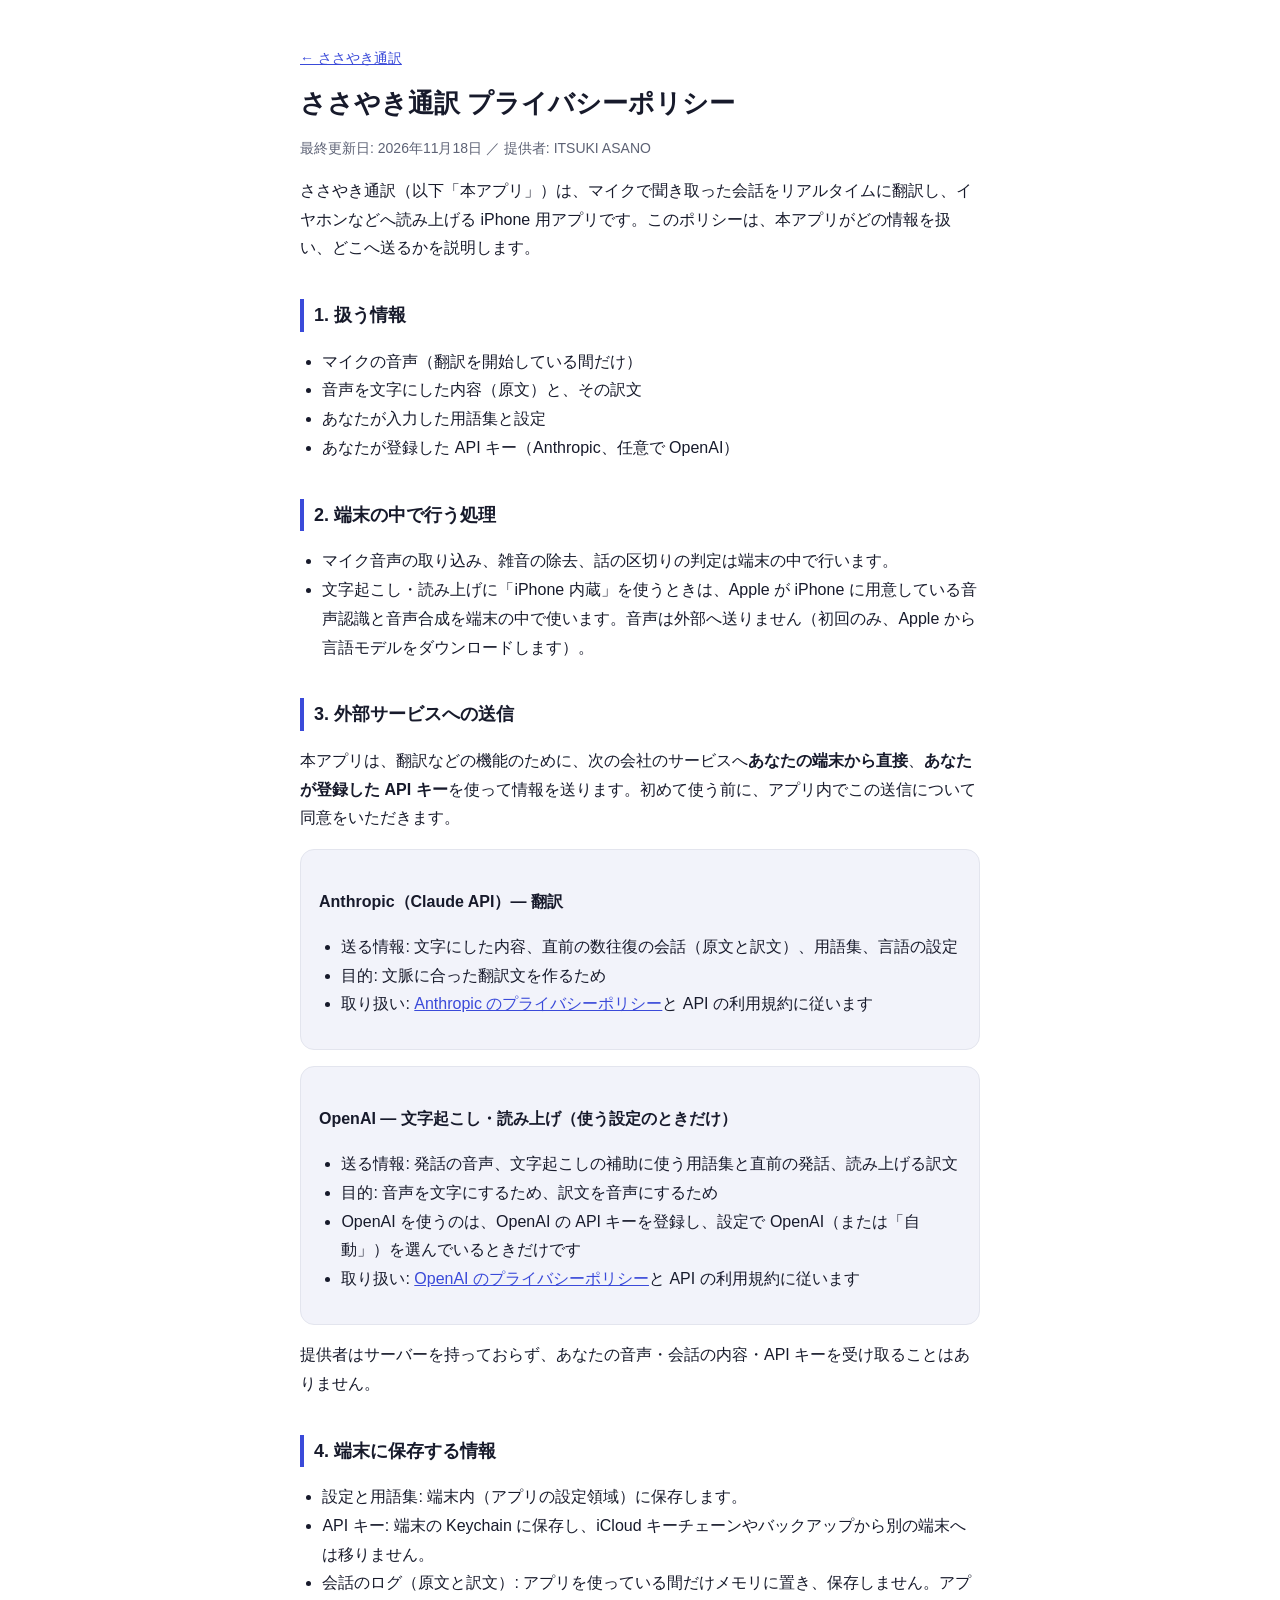
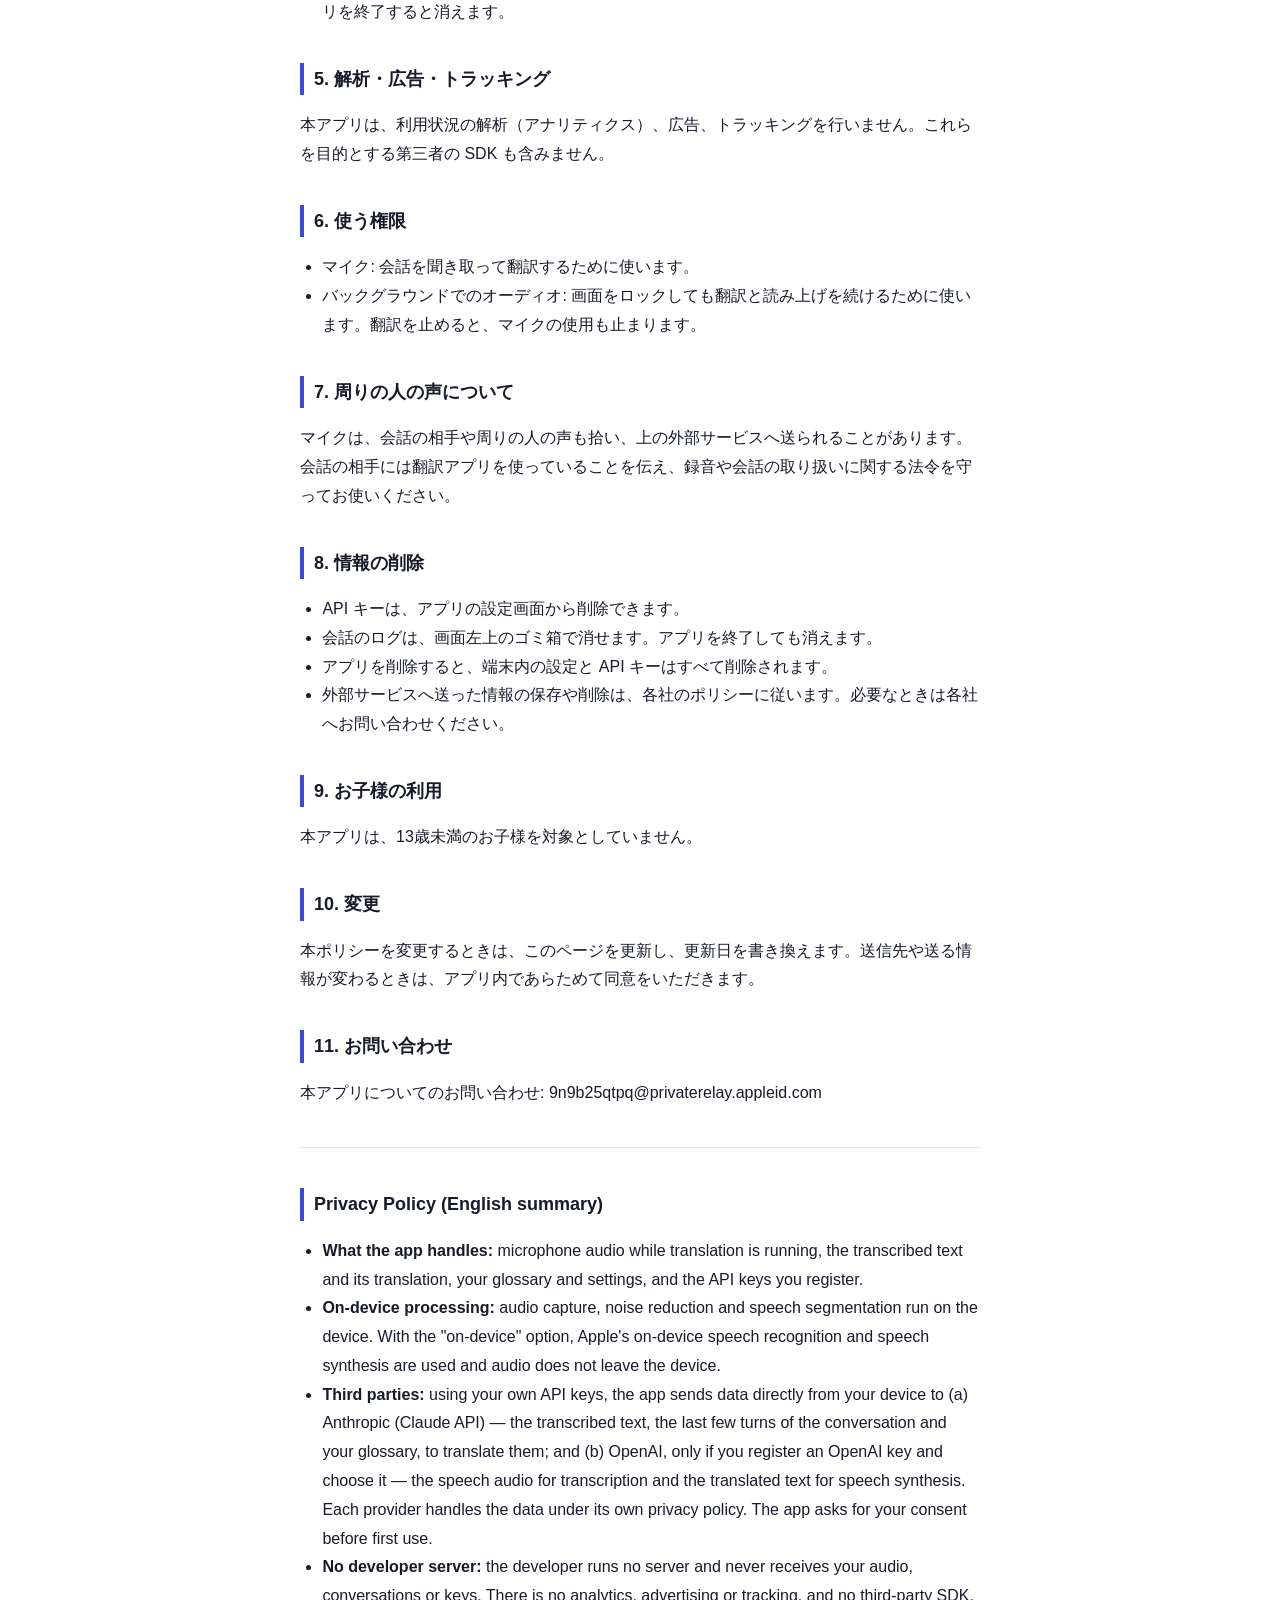
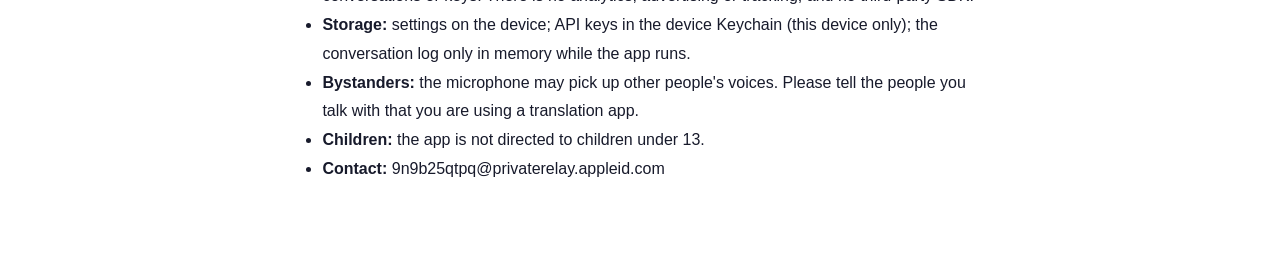
==== privacy.html @ f9d6bd20 "Add Sasayaki Tsuyaku site: privacy policy, terms, support Co-Authored-By: Claude Opus 5.5 <noreply@a" ====
<!doctype html>
<html lang="ja">
<head>
  <meta charset="utf-8">
  <meta name="viewport" content="width=device-width, initial-scale=1">
  <link rel="icon" type="image/png" href="favicon.png">
  <link rel="apple-touch-icon" href="apple-touch-icon.png">
  <link rel="stylesheet" href="style.css">
  <title>ささやき通訳 プライバシーポリシー</title>
</head>
<body>
  <p class="back"><a href="./">← ささやき通訳</a></p>
  <h1>ささやき通訳 プライバシーポリシー</h1>
  <p class="meta">最終更新日: 2026年11月18日 ／ 提供者: ITSUKI ASANO</p>
  <p>ささやき通訳（以下「本アプリ」）は、マイクで聞き取った会話をリアルタイムに翻訳し、イヤホンなどへ読み上げる iPhone 用アプリです。このポリシーは、本アプリがどの情報を扱い、どこへ送るかを説明します。</p>

  <h2>1. 扱う情報</h2>
  <ul>
    <li>マイクの音声（翻訳を開始している間だけ）</li>
    <li>音声を文字にした内容（原文）と、その訳文</li>
    <li>あなたが入力した用語集と設定</li>
    <li>あなたが登録した API キー（Anthropic、任意で OpenAI）</li>
  </ul>

  <h2>2. 端末の中で行う処理</h2>
  <ul>
    <li>マイク音声の取り込み、雑音の除去、話の区切りの判定は端末の中で行います。</li>
    <li>文字起こし・読み上げに「iPhone 内蔵」を使うときは、Apple が iPhone に用意している音声認識と音声合成を端末の中で使います。音声は外部へ送りません（初回のみ、Apple から言語モデルをダウンロードします）。</li>
  </ul>

  <h2>3. 外部サービスへの送信</h2>
  <p>本アプリは、翻訳などの機能のために、次の会社のサービスへ<strong>あなたの端末から直接</strong>、<strong>あなたが登録した API キー</strong>を使って情報を送ります。初めて使う前に、アプリ内でこの送信について同意をいただきます。</p>
  <div class="card">
    <h3>Anthropic（Claude API）— 翻訳</h3>
    <ul>
      <li>送る情報: 文字にした内容、直前の数往復の会話（原文と訳文）、用語集、言語の設定</li>
      <li>目的: 文脈に合った翻訳文を作るため</li>
      <li>取り扱い: <a href="https://www.anthropic.com/legal/privacy">Anthropic のプライバシーポリシー</a>と API の利用規約に従います</li>
    </ul>
  </div>
  <div class="card">
    <h3>OpenAI — 文字起こし・読み上げ（使う設定のときだけ）</h3>
    <ul>
      <li>送る情報: 発話の音声、文字起こしの補助に使う用語集と直前の発話、読み上げる訳文</li>
      <li>目的: 音声を文字にするため、訳文を音声にするため</li>
      <li>OpenAI を使うのは、OpenAI の API キーを登録し、設定で OpenAI（または「自動」）を選んでいるときだけです</li>
      <li>取り扱い: <a href="https://openai.com/policies/privacy-policy/">OpenAI のプライバシーポリシー</a>と API の利用規約に従います</li>
    </ul>
  </div>
  <p>提供者はサーバーを持っておらず、あなたの音声・会話の内容・API キーを受け取ることはありません。</p>

  <h2>4. 端末に保存する情報</h2>
  <ul>
    <li>設定と用語集: 端末内（アプリの設定領域）に保存します。</li>
    <li>API キー: 端末の Keychain に保存し、iCloud キーチェーンやバックアップから別の端末へは移りません。</li>
    <li>会話のログ（原文と訳文）: アプリを使っている間だけメモリに置き、保存しません。アプリを終了すると消えます。</li>
  </ul>

  <h2>5. 解析・広告・トラッキング</h2>
  <p>本アプリは、利用状況の解析（アナリティクス）、広告、トラッキングを行いません。これらを目的とする第三者の SDK も含みません。</p>

  <h2>6. 使う権限</h2>
  <ul>
    <li>マイク: 会話を聞き取って翻訳するために使います。</li>
    <li>バックグラウンドでのオーディオ: 画面をロックしても翻訳と読み上げを続けるために使います。翻訳を止めると、マイクの使用も止まります。</li>
  </ul>

  <h2>7. 周りの人の声について</h2>
  <p>マイクは、会話の相手や周りの人の声も拾い、上の外部サービスへ送られることがあります。会話の相手には翻訳アプリを使っていることを伝え、録音や会話の取り扱いに関する法令を守ってお使いください。</p>

  <h2>8. 情報の削除</h2>
  <ul>
    <li>API キーは、アプリの設定画面から削除できます。</li>
    <li>会話のログは、画面左上のゴミ箱で消せます。アプリを終了しても消えます。</li>
    <li>アプリを削除すると、端末内の設定と API キーはすべて削除されます。</li>
    <li>外部サービスへ送った情報の保存や削除は、各社のポリシーに従います。必要なときは各社へお問い合わせください。</li>
  </ul>

  <h2>9. お子様の利用</h2>
  <p>本アプリは、13歳未満のお子様を対象としていません。</p>

  <h2>10. 変更</h2>
  <p>本ポリシーを変更するときは、このページを更新し、更新日を書き換えます。送信先や送る情報が変わるときは、アプリ内であらためて同意をいただきます。</p>

  <h2>11. お問い合わせ</h2>
  <p>本アプリについてのお問い合わせ: 9n9b25qtpq@privaterelay.appleid.com</p>

  <hr>
  <h2 lang="en">Privacy Policy (English summary)</h2>
  <div lang="en">
    <ul>
      <li><strong>What the app handles:</strong> microphone audio while translation is running, the transcribed text and its translation, your glossary and settings, and the API keys you register.</li>
      <li><strong>On-device processing:</strong> audio capture, noise reduction and speech segmentation run on the device. With the "on-device" option, Apple's on-device speech recognition and speech synthesis are used and audio does not leave the device.</li>
      <li><strong>Third parties:</strong> using your own API keys, the app sends data directly from your device to (a) Anthropic (Claude API) — the transcribed text, the last few turns of the conversation and your glossary, to translate them; and (b) OpenAI, only if you register an OpenAI key and choose it — the speech audio for transcription and the translated text for speech synthesis. Each provider handles the data under its own privacy policy. The app asks for your consent before first use.</li>
      <li><strong>No developer server:</strong> the developer runs no server and never receives your audio, conversations or keys. There is no analytics, advertising or tracking, and no third-party SDK.</li>
      <li><strong>Storage:</strong> settings on the device; API keys in the device Keychain (this device only); the conversation log only in memory while the app runs.</li>
      <li><strong>Bystanders:</strong> the microphone may pick up other people's voices. Please tell the people you talk with that you are using a translation app.</li>
      <li><strong>Children:</strong> the app is not directed to children under 13.</li>
      <li><strong>Contact:</strong> 9n9b25qtpq@privaterelay.appleid.com</li>
    </ul>
  </div>
</body>
</html>
---- style.css ----
:root { --accent: #3a4ad9; --bg: #fff; --text: #171a2b; --muted: #5d6275; --line: #e3e5ee; --soft: #f2f3fa; }
@media (prefers-color-scheme: dark) { :root { --accent: #8ea0ff; --bg: #0f1120; --text: #eef0f8; --muted: #a3a8bd; --line: #262a40; --soft: #181b2e; } }
* { box-sizing: border-box; }
body { max-width: 720px; margin: 0 auto; padding: 32px 20px 64px; font: 16px/1.8 -apple-system, "Hiragino Sans", "Noto Sans JP", sans-serif; color: var(--text); background: var(--bg); }
a { color: var(--accent); }
h1 { font-size: 26px; line-height: 1.4; margin: 0 0 4px; }
h2 { font-size: 18px; margin: 36px 0 8px; padding-left: 10px; border-left: 4px solid var(--accent); }
h3 { font-size: 16px; margin: 24px 0 4px; }
.meta { color: var(--muted); font-size: 14px; }
ul, ol { padding-left: 1.4em; }
.back { font-size: 14px; }
.card { background: var(--soft); border: 1px solid var(--line); border-radius: 14px; padding: 14px 18px; margin: 16px 0; }
.hero { display: flex; gap: 18px; align-items: center; margin: 8px 0 20px; }
.hero img { width: 88px; height: 88px; border-radius: 20px; }
.links a { display: inline-block; margin: 0 16px 8px 0; }
hr { border: 0; border-top: 1px solid var(--line); margin: 40px 0; }
footer { color: var(--muted); font-size: 13px; margin-top: 48px; }
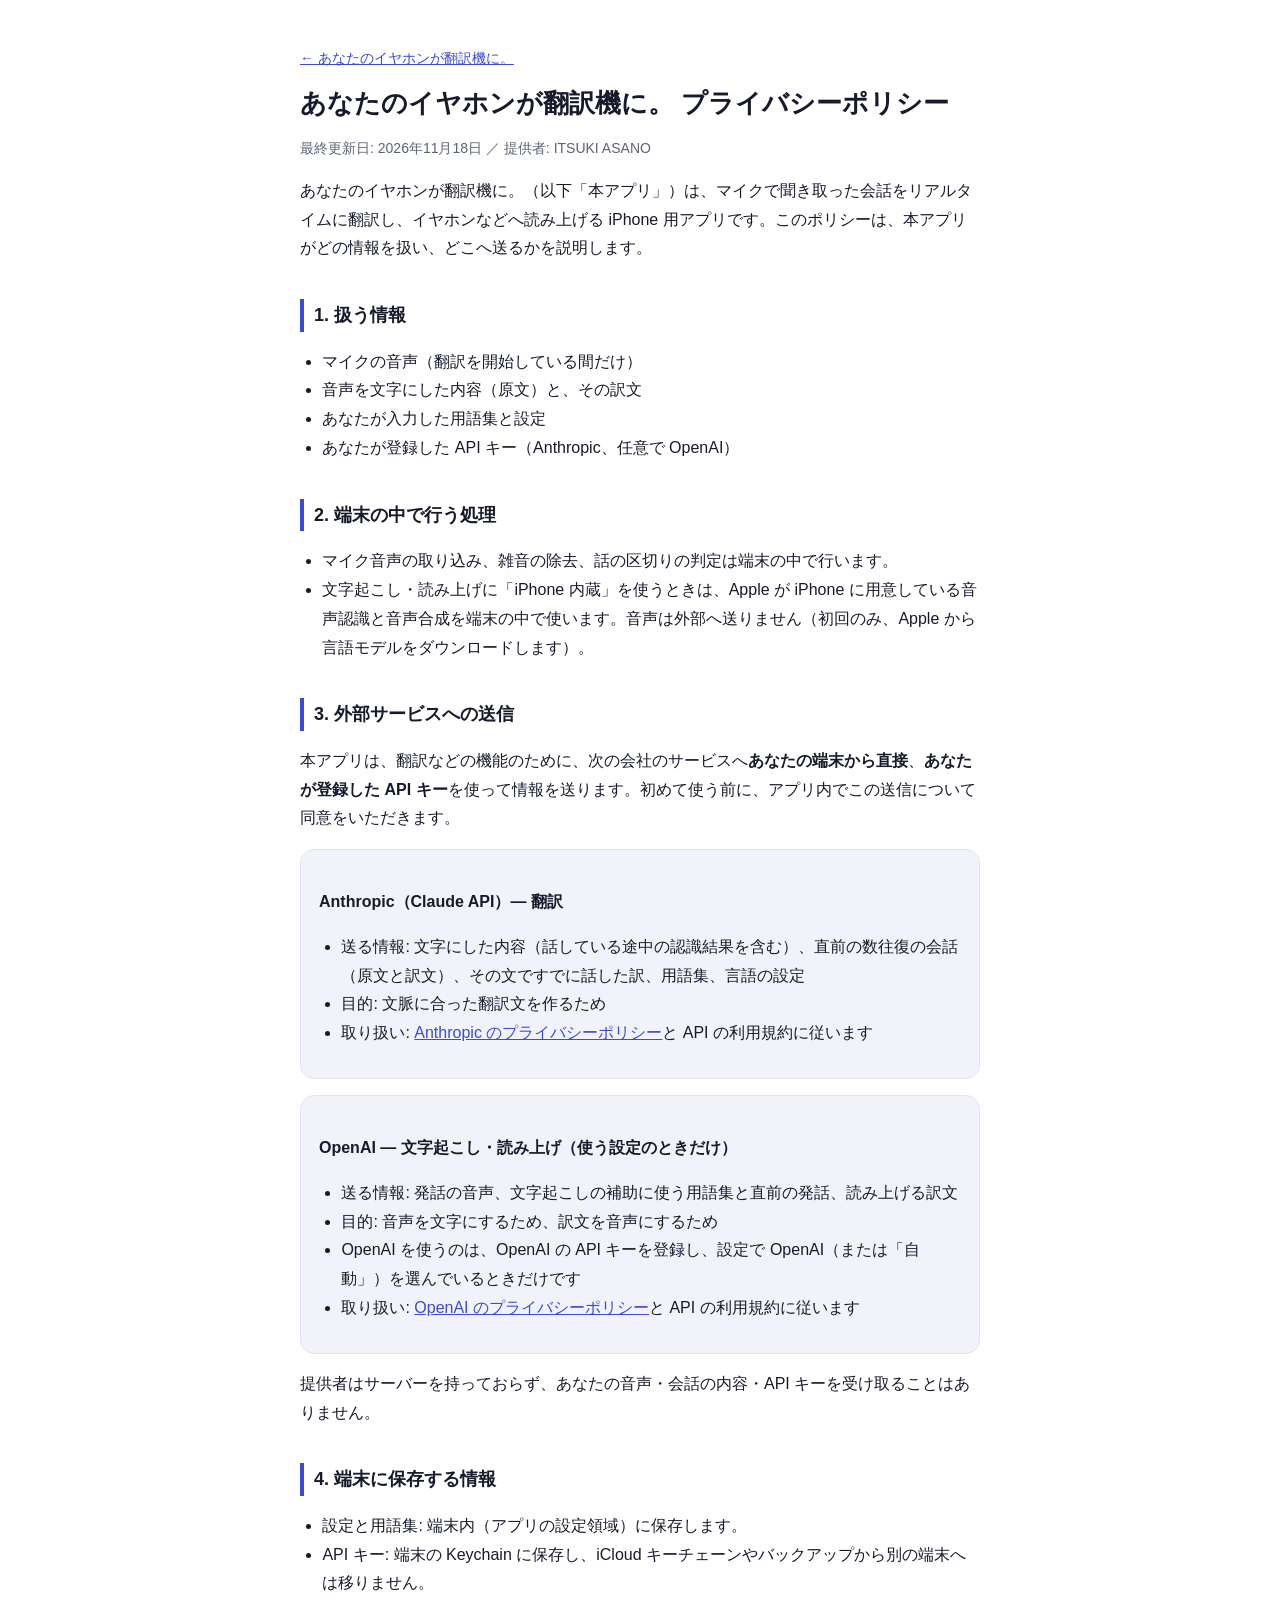
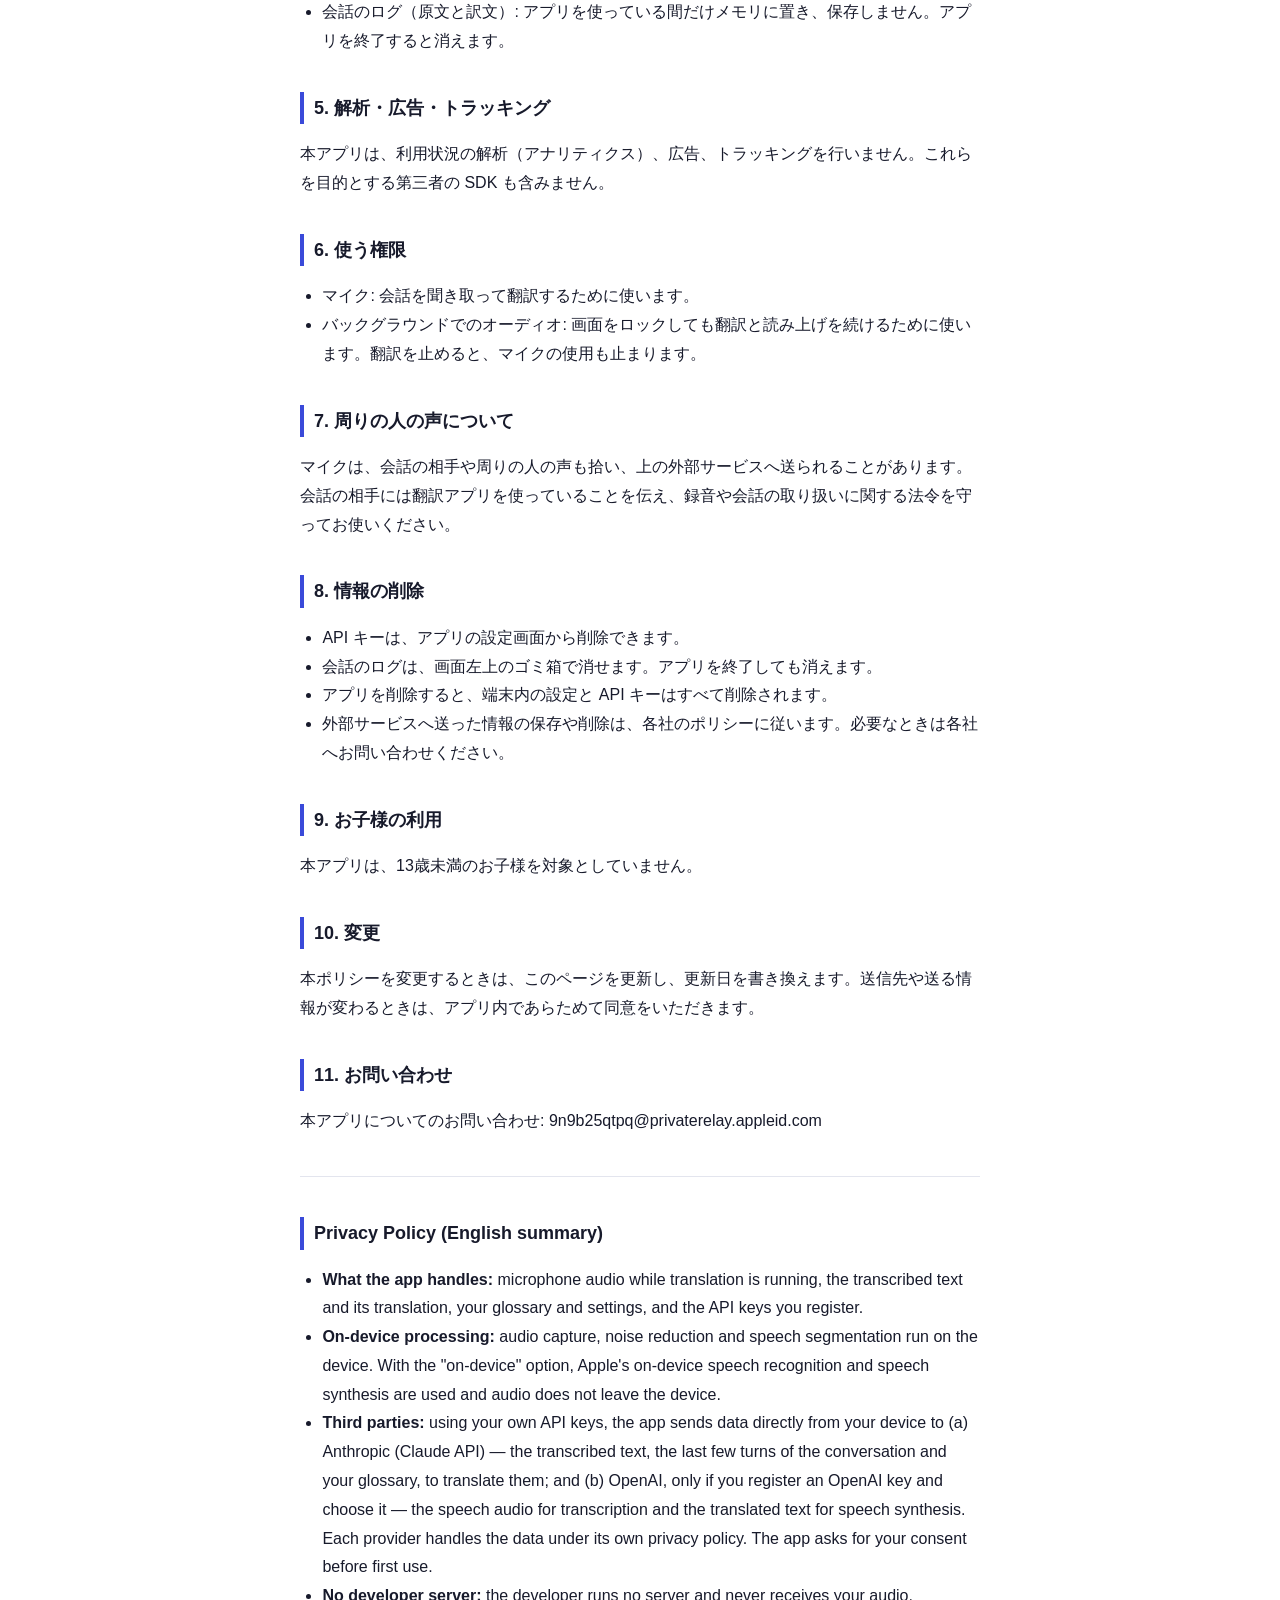
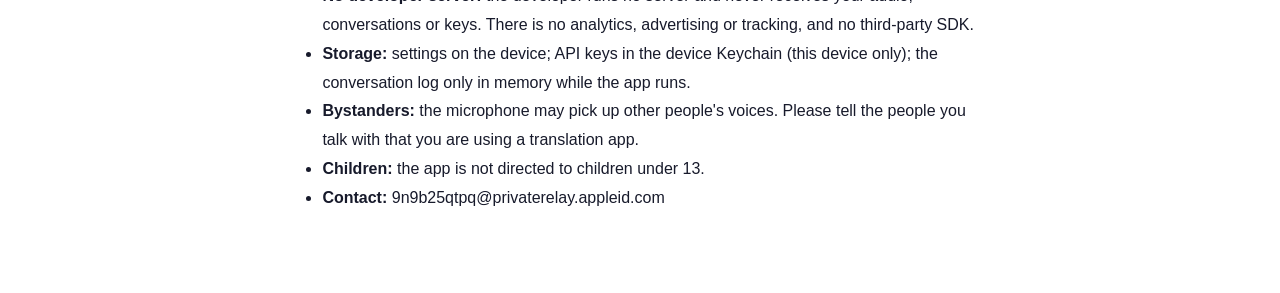
==== commit ae6148c2: "Rename to あなたのイヤホンが翻訳機に。 and describe predictive interpreting Co-Authored-By: Claude Opus 5.5 <norep" ====
--- a/privacy.html
+++ b/privacy.html
@@ -6,13 +6,13 @@
   <link rel="icon" type="image/png" href="favicon.png">
   <link rel="apple-touch-icon" href="apple-touch-icon.png">
   <link rel="stylesheet" href="style.css">
-  <title>ささやき通訳 プライバシーポリシー</title>
+  <title>あなたのイヤホンが翻訳機に。 プライバシーポリシー</title>
 </head>
 <body>
-  <p class="back"><a href="./">← ささやき通訳</a></p>
-  <h1>ささやき通訳 プライバシーポリシー</h1>
+  <p class="back"><a href="./">← あなたのイヤホンが翻訳機に。</a></p>
+  <h1>あなたのイヤホンが翻訳機に。 プライバシーポリシー</h1>
   <p class="meta">最終更新日: 2026年11月18日 ／ 提供者: ITSUKI ASANO</p>
-  <p>ささやき通訳（以下「本アプリ」）は、マイクで聞き取った会話をリアルタイムに翻訳し、イヤホンなどへ読み上げる iPhone 用アプリです。このポリシーは、本アプリがどの情報を扱い、どこへ送るかを説明します。</p>
+  <p>あなたのイヤホンが翻訳機に。（以下「本アプリ」）は、マイクで聞き取った会話をリアルタイムに翻訳し、イヤホンなどへ読み上げる iPhone 用アプリです。このポリシーは、本アプリがどの情報を扱い、どこへ送るかを説明します。</p>
 
   <h2>1. 扱う情報</h2>
   <ul>
@@ -33,7 +33,7 @@
   <div class="card">
     <h3>Anthropic（Claude API）— 翻訳</h3>
     <ul>
-      <li>送る情報: 文字にした内容、直前の数往復の会話（原文と訳文）、用語集、言語の設定</li>
+      <li>送る情報: 文字にした内容（話している途中の認識結果を含む）、直前の数往復の会話（原文と訳文）、その文ですでに話した訳、用語集、言語の設定</li>
       <li>目的: 文脈に合った翻訳文を作るため</li>
       <li>取り扱い: <a href="https://www.anthropic.com/legal/privacy">Anthropic のプライバシーポリシー</a>と API の利用規約に従います</li>
     </ul>
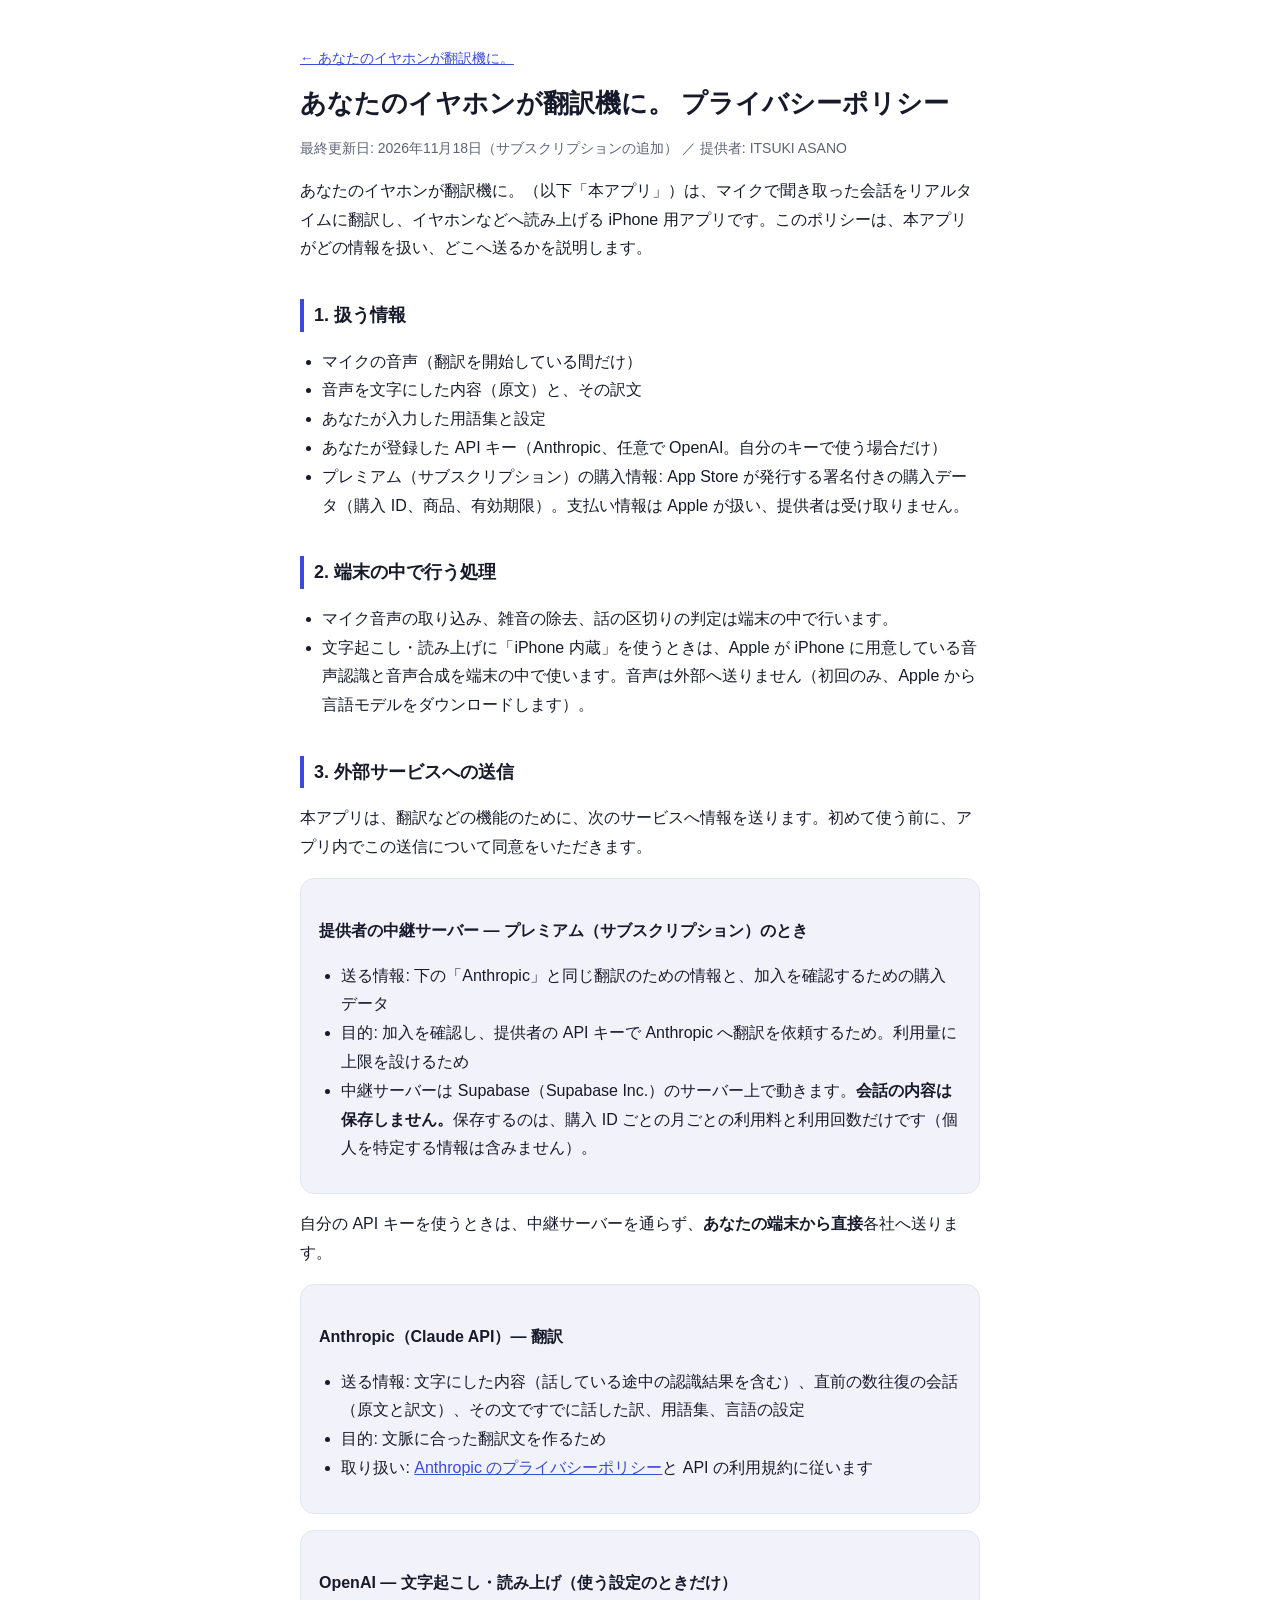
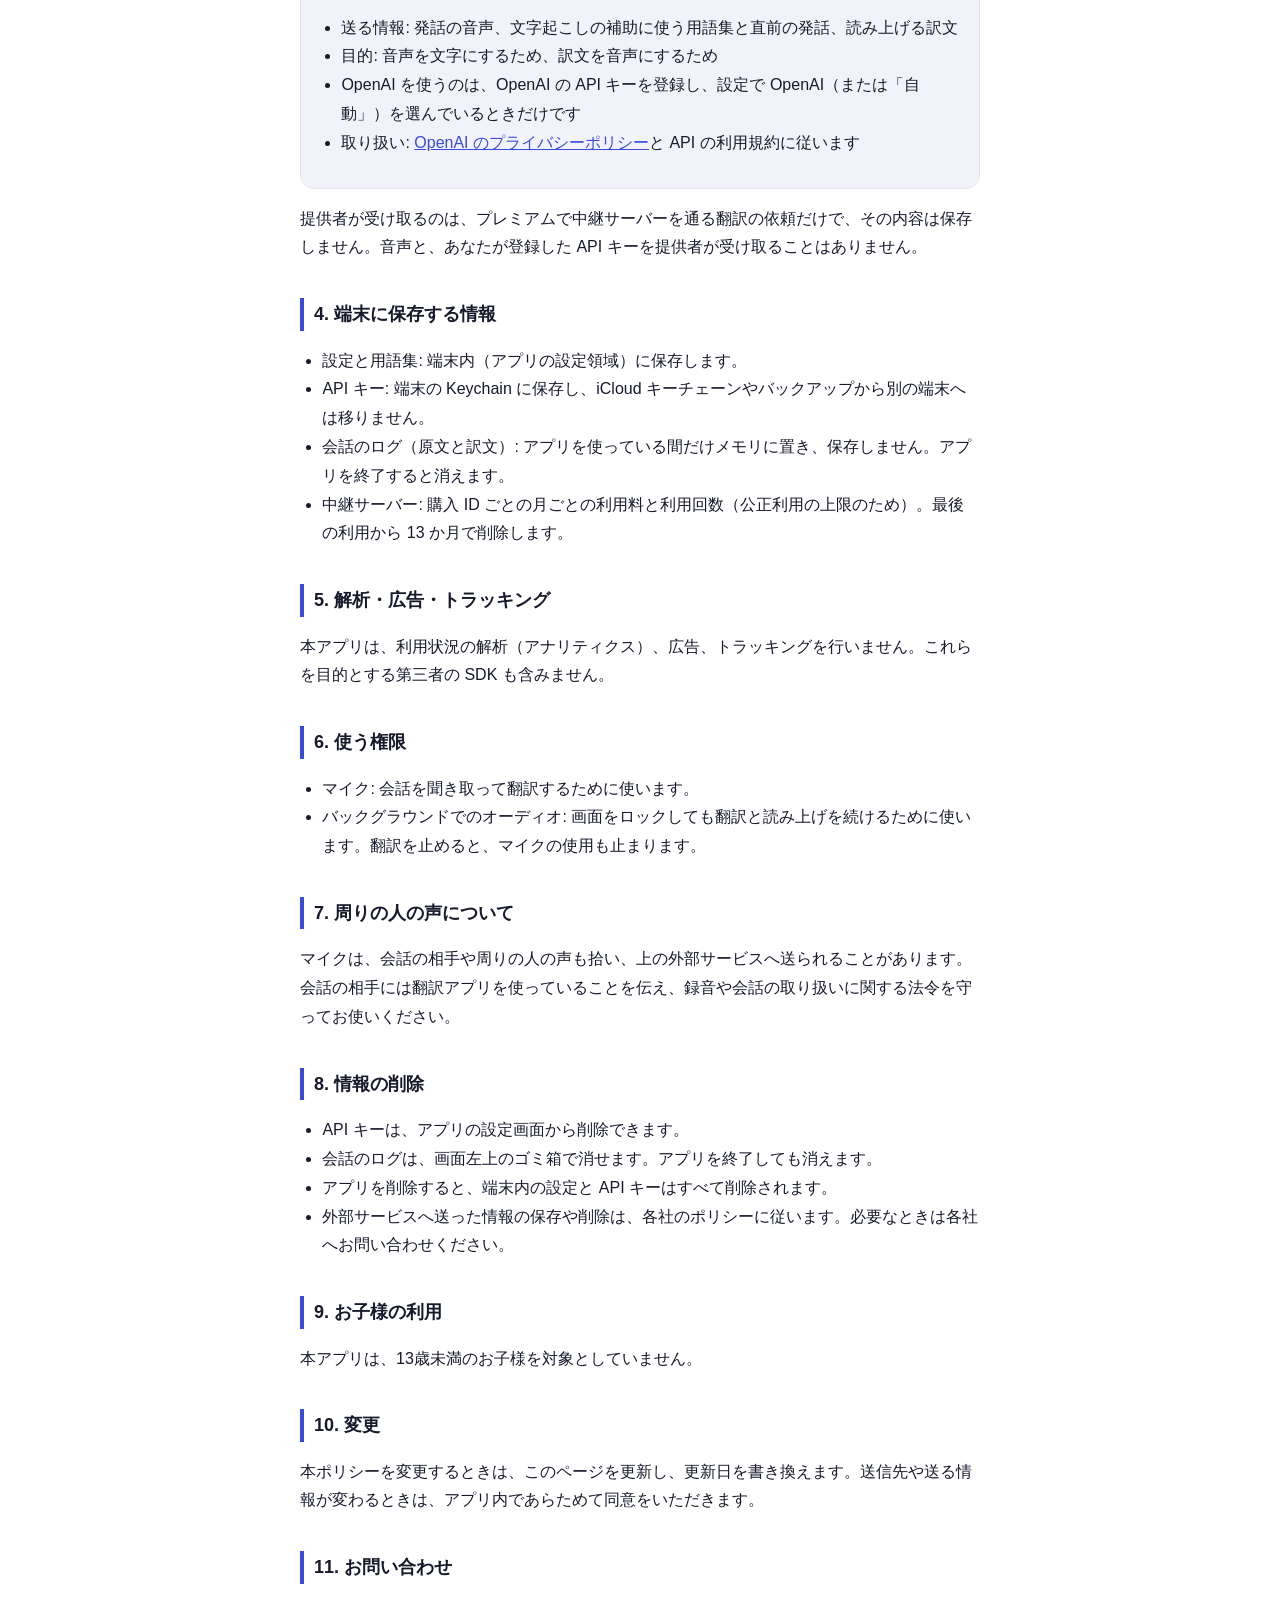
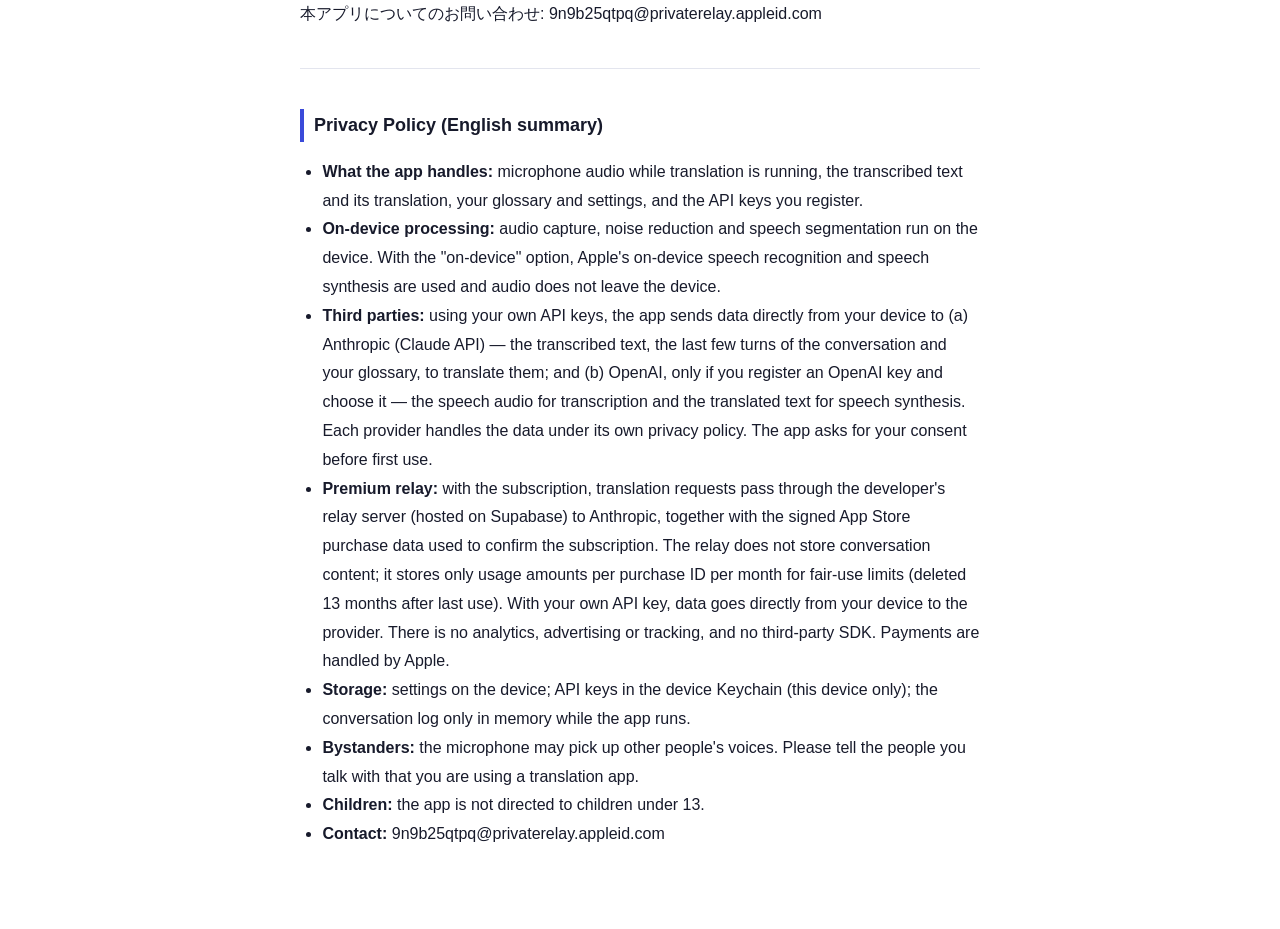
==== commit db4f33d9: "Add subscription terms and relay server to policies; new icon Co-Authored-By: Claude Opus 5.5 <norep" ====
--- a/privacy.html
+++ b/privacy.html
@@ -11,7 +11,7 @@
 <body>
   <p class="back"><a href="./">← あなたのイヤホンが翻訳機に。</a></p>
   <h1>あなたのイヤホンが翻訳機に。 プライバシーポリシー</h1>
-  <p class="meta">最終更新日: 2026年11月18日 ／ 提供者: ITSUKI ASANO</p>
+  <p class="meta">最終更新日: 2026年11月18日（サブスクリプションの追加） ／ 提供者: ITSUKI ASANO</p>
   <p>あなたのイヤホンが翻訳機に。（以下「本アプリ」）は、マイクで聞き取った会話をリアルタイムに翻訳し、イヤホンなどへ読み上げる iPhone 用アプリです。このポリシーは、本アプリがどの情報を扱い、どこへ送るかを説明します。</p>
 
   <h2>1. 扱う情報</h2>
@@ -19,7 +19,8 @@
     <li>マイクの音声（翻訳を開始している間だけ）</li>
     <li>音声を文字にした内容（原文）と、その訳文</li>
     <li>あなたが入力した用語集と設定</li>
-    <li>あなたが登録した API キー（Anthropic、任意で OpenAI）</li>
+    <li>あなたが登録した API キー（Anthropic、任意で OpenAI。自分のキーで使う場合だけ）</li>
+    <li>プレミアム（サブスクリプション）の購入情報: App Store が発行する署名付きの購入データ（購入 ID、商品、有効期限）。支払い情報は Apple が扱い、提供者は受け取りません。</li>
   </ul>
 
   <h2>2. 端末の中で行う処理</h2>
@@ -29,7 +30,16 @@
   </ul>
 
   <h2>3. 外部サービスへの送信</h2>
-  <p>本アプリは、翻訳などの機能のために、次の会社のサービスへ<strong>あなたの端末から直接</strong>、<strong>あなたが登録した API キー</strong>を使って情報を送ります。初めて使う前に、アプリ内でこの送信について同意をいただきます。</p>
+  <p>本アプリは、翻訳などの機能のために、次のサービスへ情報を送ります。初めて使う前に、アプリ内でこの送信について同意をいただきます。</p>
+  <div class="card">
+    <h3>提供者の中継サーバー — プレミアム（サブスクリプション）のとき</h3>
+    <ul>
+      <li>送る情報: 下の「Anthropic」と同じ翻訳のための情報と、加入を確認するための購入データ</li>
+      <li>目的: 加入を確認し、提供者の API キーで Anthropic へ翻訳を依頼するため。利用量に上限を設けるため</li>
+      <li>中継サーバーは Supabase（Supabase Inc.）のサーバー上で動きます。<strong>会話の内容は保存しません。</strong>保存するのは、購入 ID ごとの月ごとの利用料と利用回数だけです（個人を特定する情報は含みません）。</li>
+    </ul>
+  </div>
+  <p>自分の API キーを使うときは、中継サーバーを通らず、<strong>あなたの端末から直接</strong>各社へ送ります。</p>
   <div class="card">
     <h3>Anthropic（Claude API）— 翻訳</h3>
     <ul>
@@ -47,13 +57,14 @@
       <li>取り扱い: <a href="https://openai.com/policies/privacy-policy/">OpenAI のプライバシーポリシー</a>と API の利用規約に従います</li>
     </ul>
   </div>
-  <p>提供者はサーバーを持っておらず、あなたの音声・会話の内容・API キーを受け取ることはありません。</p>
+  <p>提供者が受け取るのは、プレミアムで中継サーバーを通る翻訳の依頼だけで、その内容は保存しません。音声と、あなたが登録した API キーを提供者が受け取ることはありません。</p>
 
   <h2>4. 端末に保存する情報</h2>
   <ul>
     <li>設定と用語集: 端末内（アプリの設定領域）に保存します。</li>
     <li>API キー: 端末の Keychain に保存し、iCloud キーチェーンやバックアップから別の端末へは移りません。</li>
     <li>会話のログ（原文と訳文）: アプリを使っている間だけメモリに置き、保存しません。アプリを終了すると消えます。</li>
+    <li>中継サーバー: 購入 ID ごとの月ごとの利用料と利用回数（公正利用の上限のため）。最後の利用から 13 か月で削除します。</li>
   </ul>
 
   <h2>5. 解析・広告・トラッキング</h2>
@@ -92,7 +103,7 @@
       <li><strong>What the app handles:</strong> microphone audio while translation is running, the transcribed text and its translation, your glossary and settings, and the API keys you register.</li>
       <li><strong>On-device processing:</strong> audio capture, noise reduction and speech segmentation run on the device. With the "on-device" option, Apple's on-device speech recognition and speech synthesis are used and audio does not leave the device.</li>
       <li><strong>Third parties:</strong> using your own API keys, the app sends data directly from your device to (a) Anthropic (Claude API) — the transcribed text, the last few turns of the conversation and your glossary, to translate them; and (b) OpenAI, only if you register an OpenAI key and choose it — the speech audio for transcription and the translated text for speech synthesis. Each provider handles the data under its own privacy policy. The app asks for your consent before first use.</li>
-      <li><strong>No developer server:</strong> the developer runs no server and never receives your audio, conversations or keys. There is no analytics, advertising or tracking, and no third-party SDK.</li>
+      <li><strong>Premium relay:</strong> with the subscription, translation requests pass through the developer's relay server (hosted on Supabase) to Anthropic, together with the signed App Store purchase data used to confirm the subscription. The relay does not store conversation content; it stores only usage amounts per purchase ID per month for fair-use limits (deleted 13 months after last use). With your own API key, data goes directly from your device to the provider. There is no analytics, advertising or tracking, and no third-party SDK. Payments are handled by Apple.</li>
       <li><strong>Storage:</strong> settings on the device; API keys in the device Keychain (this device only); the conversation log only in memory while the app runs.</li>
       <li><strong>Bystanders:</strong> the microphone may pick up other people's voices. Please tell the people you talk with that you are using a translation app.</li>
       <li><strong>Children:</strong> the app is not directed to children under 13.</li>
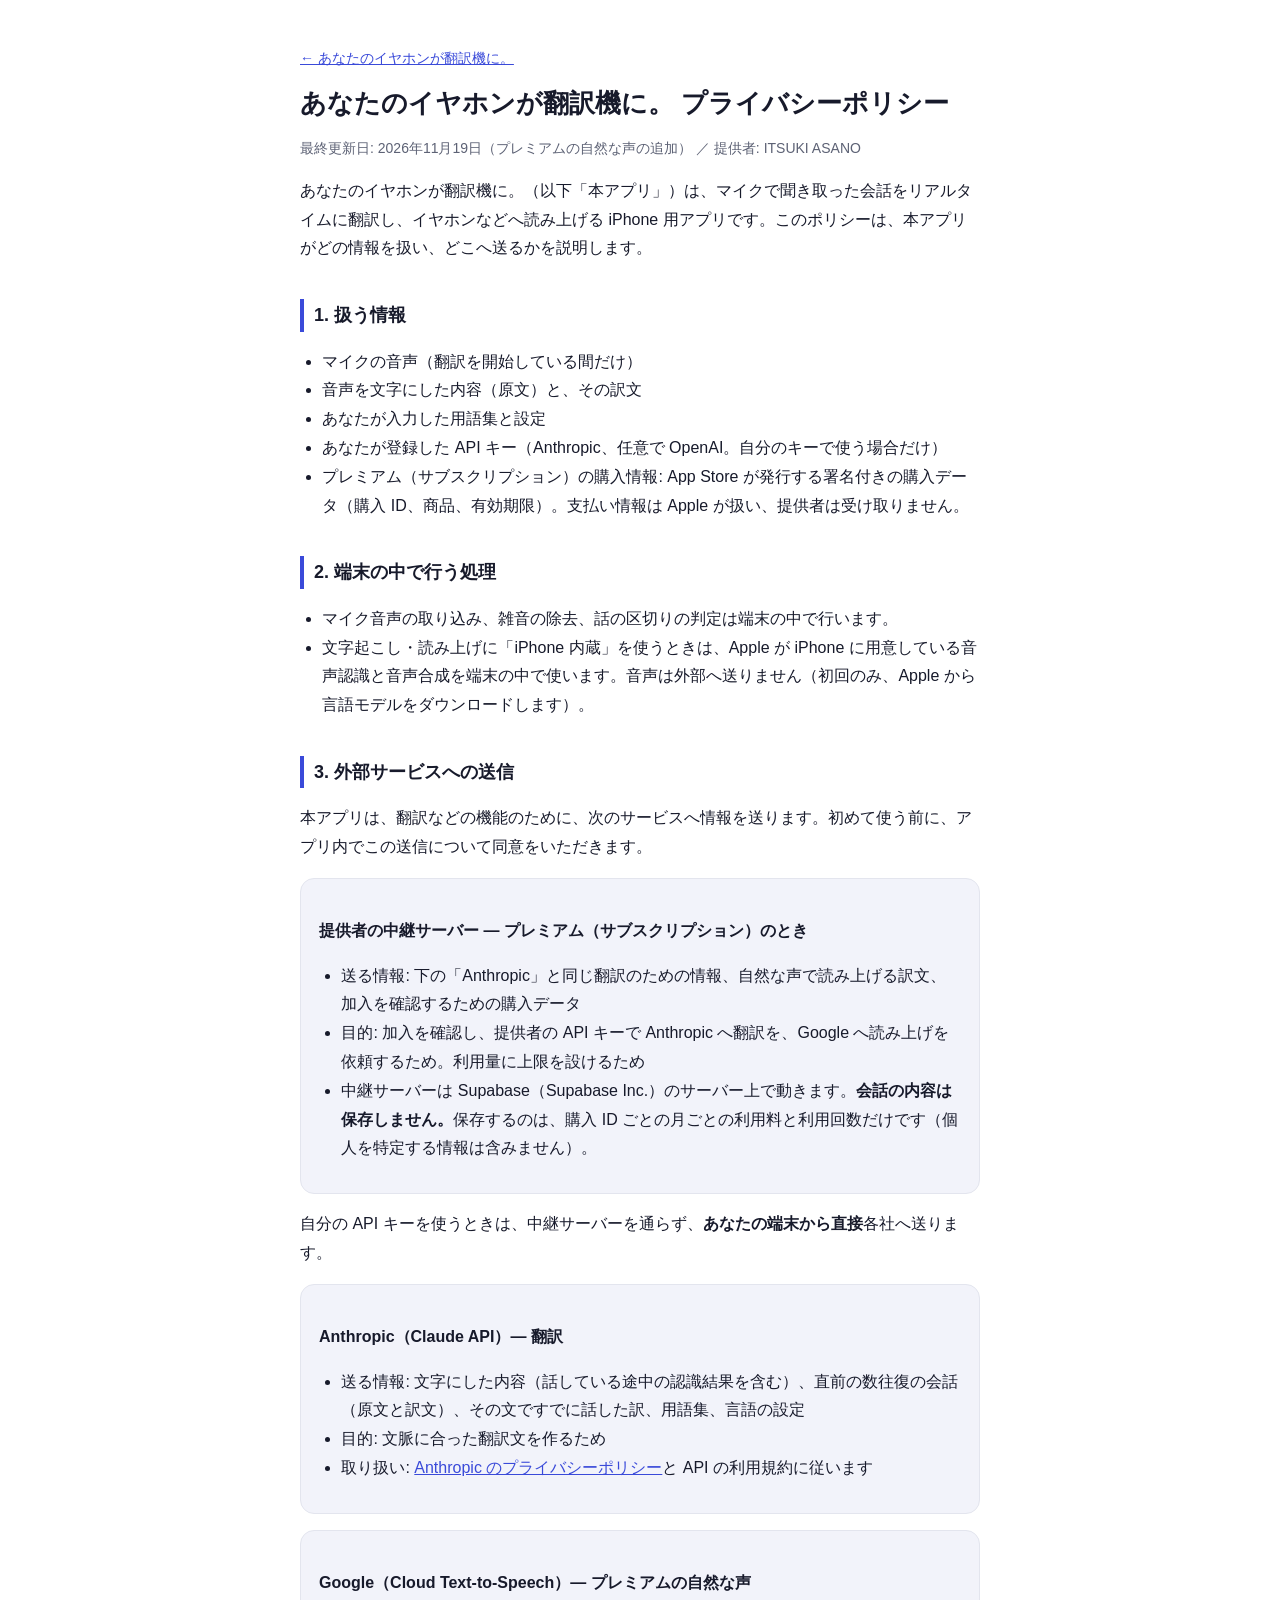
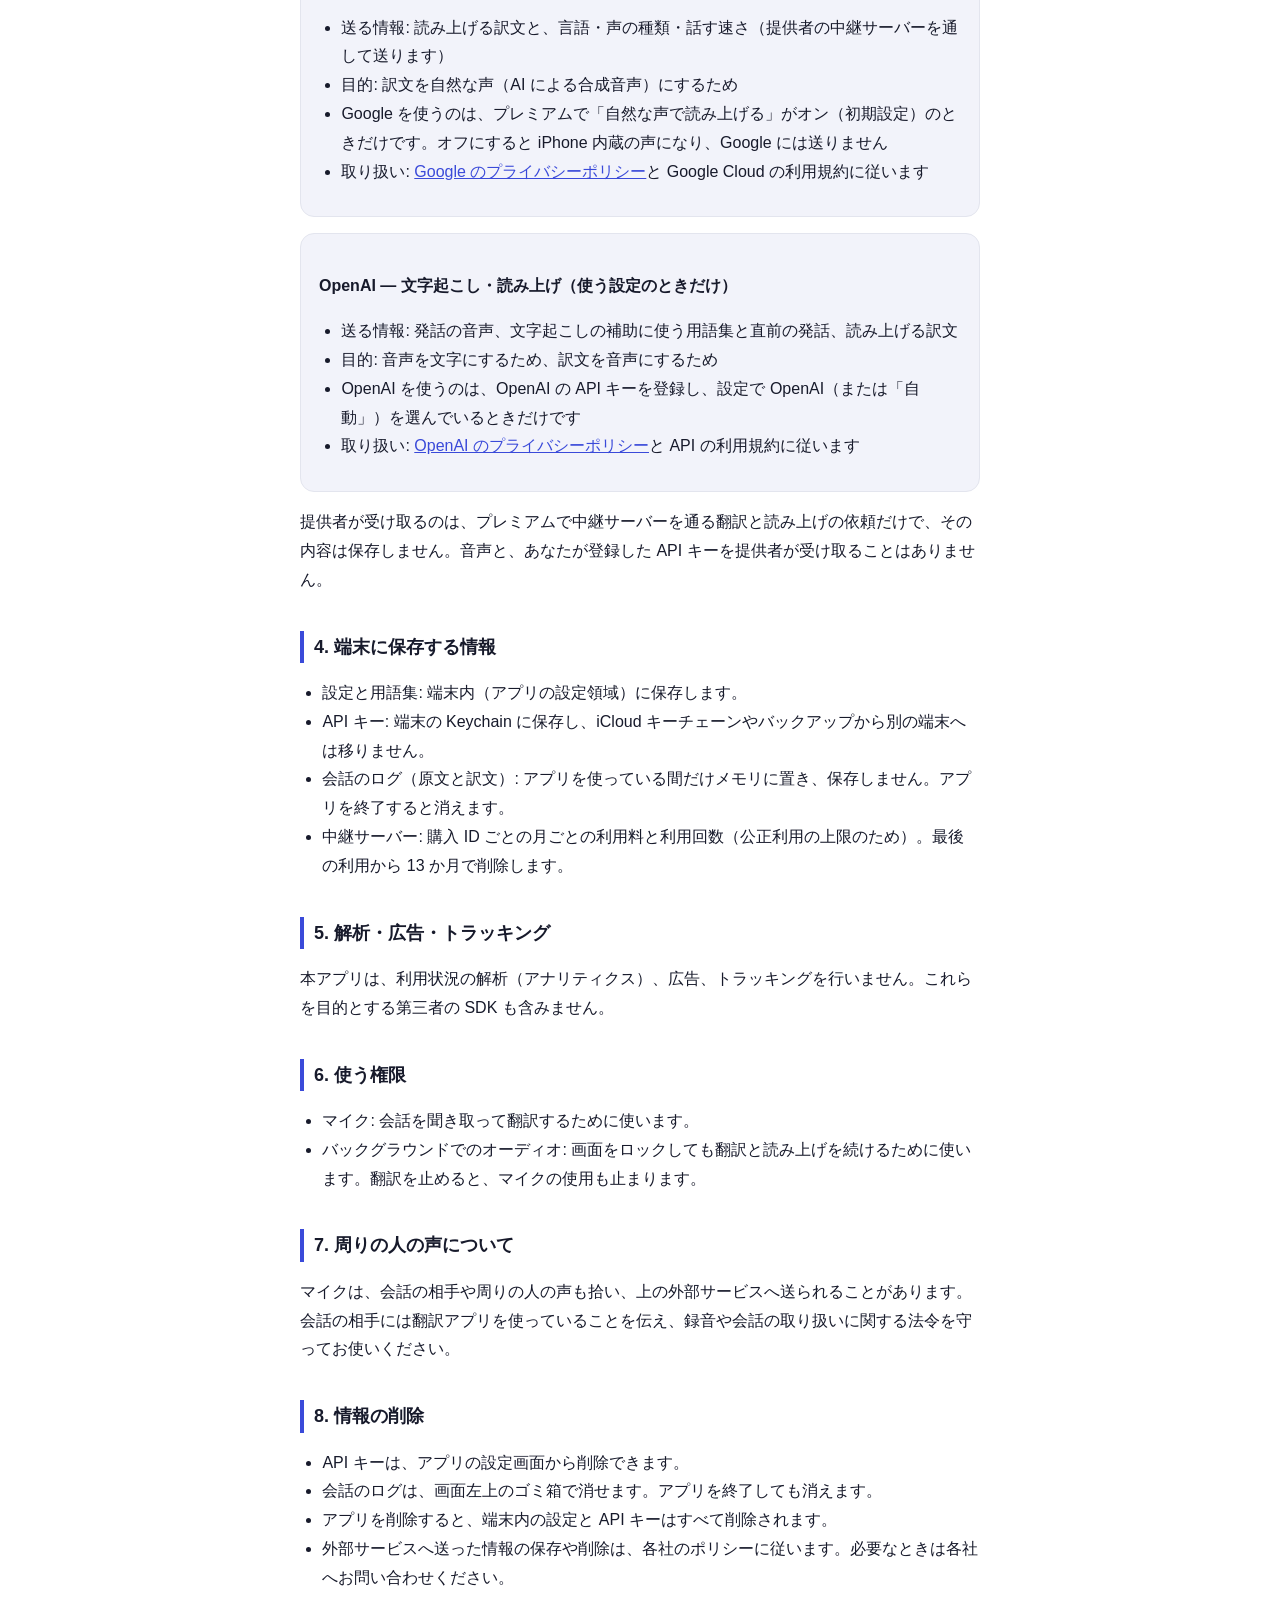
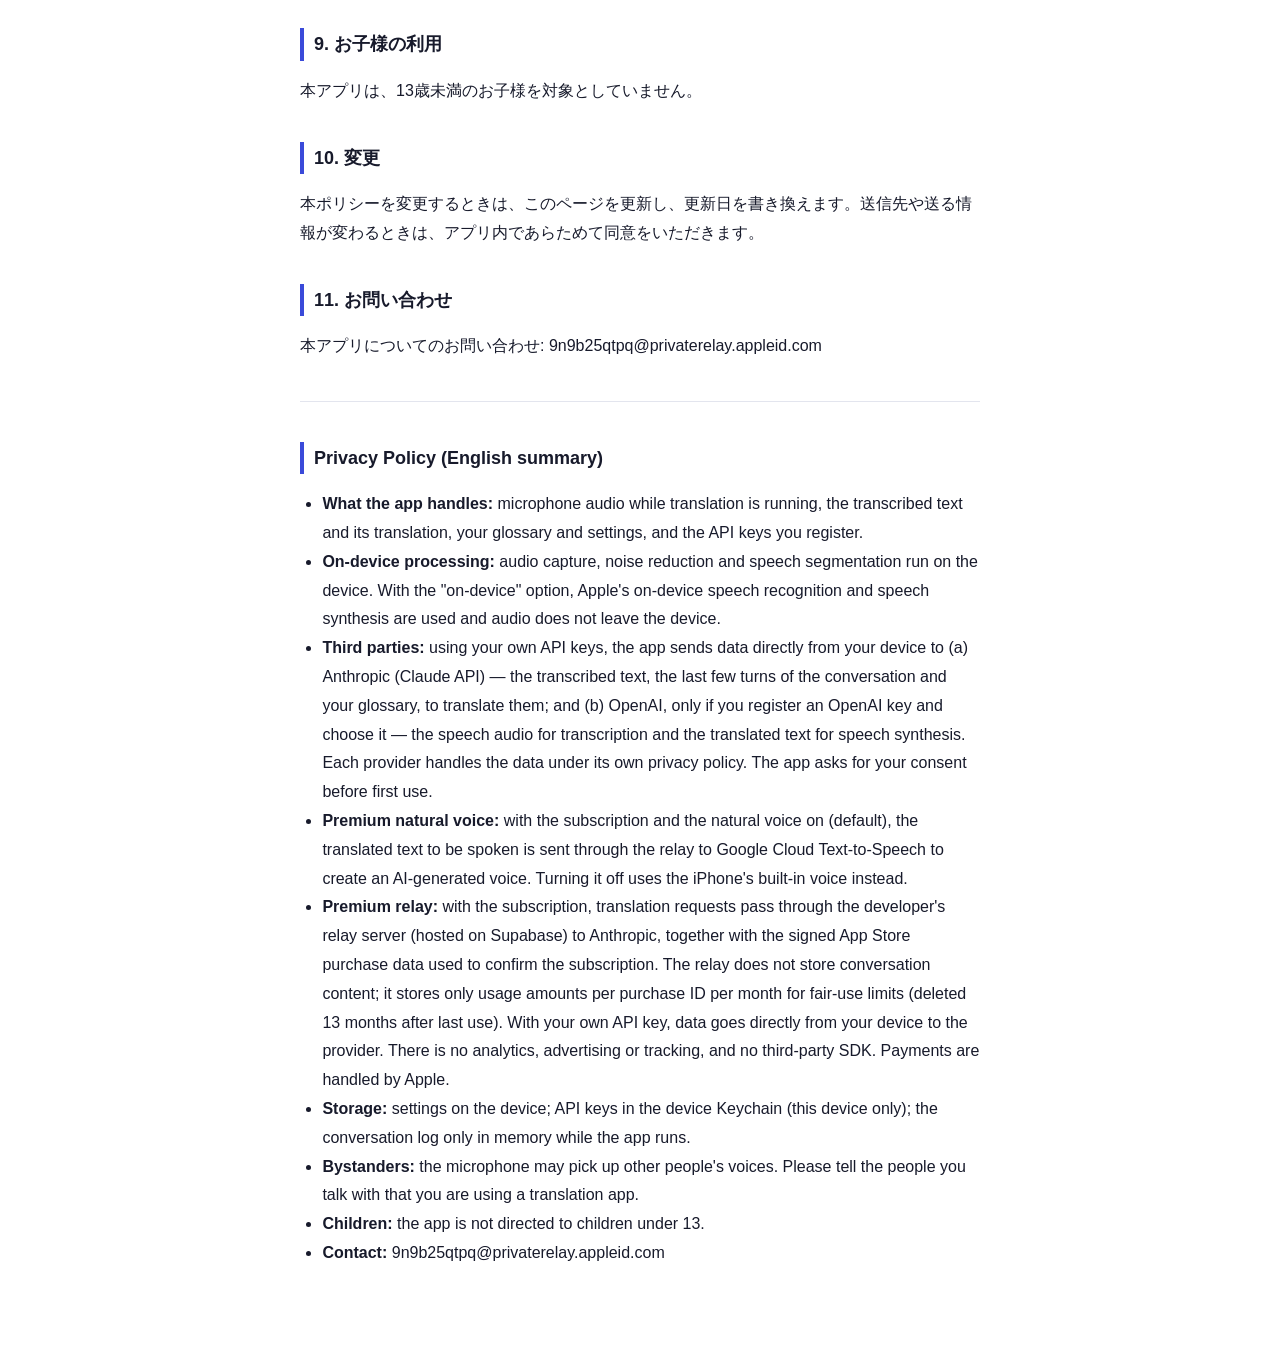
==== commit a45610ca: "Add premium natural voice (Google Cloud Text-to-Speech) to privacy policy, terms and features Co-Aut" ====
--- a/privacy.html
+++ b/privacy.html
@@ -11,7 +11,7 @@
 <body>
   <p class="back"><a href="./">← あなたのイヤホンが翻訳機に。</a></p>
   <h1>あなたのイヤホンが翻訳機に。 プライバシーポリシー</h1>
-  <p class="meta">最終更新日: 2026年11月18日（サブスクリプションの追加） ／ 提供者: ITSUKI ASANO</p>
+  <p class="meta">最終更新日: 2026年11月19日（プレミアムの自然な声の追加） ／ 提供者: ITSUKI ASANO</p>
   <p>あなたのイヤホンが翻訳機に。（以下「本アプリ」）は、マイクで聞き取った会話をリアルタイムに翻訳し、イヤホンなどへ読み上げる iPhone 用アプリです。このポリシーは、本アプリがどの情報を扱い、どこへ送るかを説明します。</p>
 
   <h2>1. 扱う情報</h2>
@@ -34,8 +34,8 @@
   <div class="card">
     <h3>提供者の中継サーバー — プレミアム（サブスクリプション）のとき</h3>
     <ul>
-      <li>送る情報: 下の「Anthropic」と同じ翻訳のための情報と、加入を確認するための購入データ</li>
-      <li>目的: 加入を確認し、提供者の API キーで Anthropic へ翻訳を依頼するため。利用量に上限を設けるため</li>
+      <li>送る情報: 下の「Anthropic」と同じ翻訳のための情報、自然な声で読み上げる訳文、加入を確認するための購入データ</li>
+      <li>目的: 加入を確認し、提供者の API キーで Anthropic へ翻訳を、Google へ読み上げを依頼するため。利用量に上限を設けるため</li>
       <li>中継サーバーは Supabase（Supabase Inc.）のサーバー上で動きます。<strong>会話の内容は保存しません。</strong>保存するのは、購入 ID ごとの月ごとの利用料と利用回数だけです（個人を特定する情報は含みません）。</li>
     </ul>
   </div>
@@ -49,6 +49,15 @@
     </ul>
   </div>
   <div class="card">
+    <h3>Google（Cloud Text-to-Speech）— プレミアムの自然な声</h3>
+    <ul>
+      <li>送る情報: 読み上げる訳文と、言語・声の種類・話す速さ（提供者の中継サーバーを通して送ります）</li>
+      <li>目的: 訳文を自然な声（AI による合成音声）にするため</li>
+      <li>Google を使うのは、プレミアムで「自然な声で読み上げる」がオン（初期設定）のときだけです。オフにすると iPhone 内蔵の声になり、Google には送りません</li>
+      <li>取り扱い: <a href="https://policies.google.com/privacy">Google のプライバシーポリシー</a>と Google Cloud の利用規約に従います</li>
+    </ul>
+  </div>
+  <div class="card">
     <h3>OpenAI — 文字起こし・読み上げ（使う設定のときだけ）</h3>
     <ul>
       <li>送る情報: 発話の音声、文字起こしの補助に使う用語集と直前の発話、読み上げる訳文</li>
@@ -57,7 +66,7 @@
       <li>取り扱い: <a href="https://openai.com/policies/privacy-policy/">OpenAI のプライバシーポリシー</a>と API の利用規約に従います</li>
     </ul>
   </div>
-  <p>提供者が受け取るのは、プレミアムで中継サーバーを通る翻訳の依頼だけで、その内容は保存しません。音声と、あなたが登録した API キーを提供者が受け取ることはありません。</p>
+  <p>提供者が受け取るのは、プレミアムで中継サーバーを通る翻訳と読み上げの依頼だけで、その内容は保存しません。音声と、あなたが登録した API キーを提供者が受け取ることはありません。</p>
 
   <h2>4. 端末に保存する情報</h2>
   <ul>
@@ -103,6 +112,7 @@
       <li><strong>What the app handles:</strong> microphone audio while translation is running, the transcribed text and its translation, your glossary and settings, and the API keys you register.</li>
       <li><strong>On-device processing:</strong> audio capture, noise reduction and speech segmentation run on the device. With the "on-device" option, Apple's on-device speech recognition and speech synthesis are used and audio does not leave the device.</li>
       <li><strong>Third parties:</strong> using your own API keys, the app sends data directly from your device to (a) Anthropic (Claude API) — the transcribed text, the last few turns of the conversation and your glossary, to translate them; and (b) OpenAI, only if you register an OpenAI key and choose it — the speech audio for transcription and the translated text for speech synthesis. Each provider handles the data under its own privacy policy. The app asks for your consent before first use.</li>
+      <li><strong>Premium natural voice:</strong> with the subscription and the natural voice on (default), the translated text to be spoken is sent through the relay to Google Cloud Text-to-Speech to create an AI-generated voice. Turning it off uses the iPhone's built-in voice instead.</li>
       <li><strong>Premium relay:</strong> with the subscription, translation requests pass through the developer's relay server (hosted on Supabase) to Anthropic, together with the signed App Store purchase data used to confirm the subscription. The relay does not store conversation content; it stores only usage amounts per purchase ID per month for fair-use limits (deleted 13 months after last use). With your own API key, data goes directly from your device to the provider. There is no analytics, advertising or tracking, and no third-party SDK. Payments are handled by Apple.</li>
       <li><strong>Storage:</strong> settings on the device; API keys in the device Keychain (this device only); the conversation log only in memory while the app runs.</li>
       <li><strong>Bystanders:</strong> the microphone may pick up other people's voices. Please tell the people you talk with that you are using a translation app.</li>
